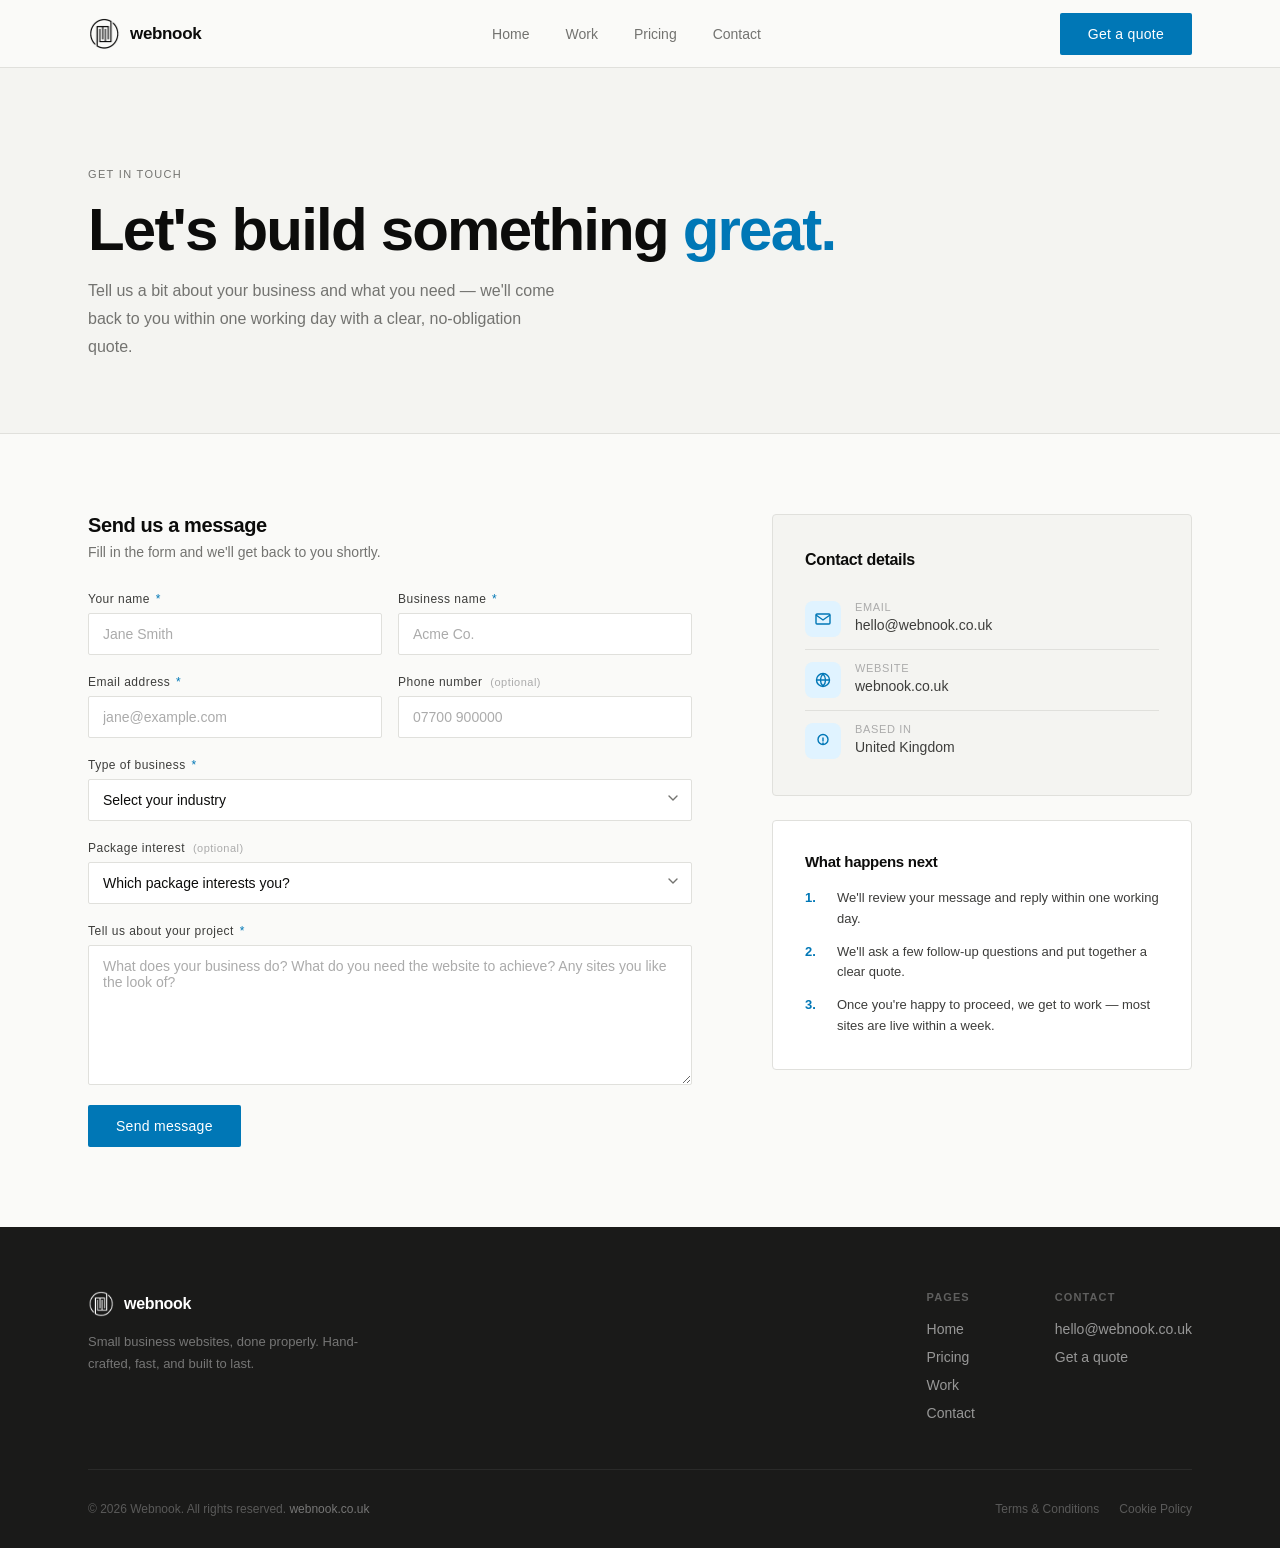
==== contact/index.html @ 2db5887f "hidden url's" ====
<!DOCTYPE html>
<html lang="en">
<head>
  <meta charset="UTF-8"/>
  <meta http-equiv="Content-Security-Policy" content="default-src 'self'; script-src 'self'; style-src 'self' 'unsafe-inline' https://fonts.googleapis.com; font-src https://fonts.gstatic.com; img-src 'self'; connect-src https://formspree.io; form-action https://formspree.io 'self'; base-uri 'self'; frame-ancestors 'none';"/>
  <meta name="referrer" content="strict-origin-when-cross-origin"/>
  <meta name="viewport" content="width=device-width, initial-scale=1.0"/>

  <!-- Primary meta -->
  <title>Get a Free Website Quote | Contact Webnook — UK Web Design</title>
  <meta name="description" content="Contact Webnook for a free, no-obligation website design quote. UK small business web design from £349 one-off — reply within one working day."/>
  <meta name="robots" content="index, follow"/>
  <link rel="canonical" href="https://webnook.co.uk/contact/"/>
  <!-- Replace XXXXXXXXXXXX with your code from Google Search Console -->
  <!-- <meta name="google-site-verification" content="XXXXXXXXXXXX"/> -->

  <!-- Open Graph -->
  <meta property="og:type" content="website"/>
  <meta property="og:url" content="https://webnook.co.uk/contact/"/>
  <meta property="og:title" content="Get a Free Website Quote | Contact Webnook — UK Web Design"/>
  <meta property="og:description" content="Contact Webnook for a free, no-obligation website design quote. UK small business web design from £349 one-off — reply within one working day."/>
  <meta property="og:image" content="https://webnook.co.uk/images/og-image.png"/>
  <meta property="og:locale" content="en_GB"/>
  <meta property="og:site_name" content="Webnook"/>

  <!-- Twitter Card -->
  <meta name="twitter:card" content="summary_large_image"/>
  <meta name="twitter:title" content="Get a Free Website Quote | Contact Webnook — UK Web Design"/>
  <meta name="twitter:description" content="Contact Webnook for a free, no-obligation website design quote. UK small business web design from £349 one-off — reply within one working day."/>
  <meta name="twitter:image" content="https://webnook.co.uk/images/og-image.png"/>

  <!-- Structured data: ContactPage -->
  <script type="application/ld+json">
  {
    "@context": "https://schema.org",
    "@type": "ContactPage",
    "@id": "https://webnook.co.uk/contact/",
    "url": "https://webnook.co.uk/contact/",
    "name": "Contact Webnook",
    "description": "Get a no-obligation quote for a hand-coded website for your UK small business.",
    "inLanguage": "en-GB",
    "isPartOf": {
      "@id": "https://webnook.co.uk/#website"
    },
    "about": {
      "@id": "https://webnook.co.uk/#business"
    }
  }
  </script>

  <!-- Favicons -->
  <link rel="icon" type="image/x-icon" href="/favicon.ico"/>
  <link rel="icon" type="image/png" sizes="32x32" href="/images/favicon-32.png"/>
  <link rel="icon" type="image/png" sizes="16x16" href="/images/favicon-16.png"/>
  <link rel="apple-touch-icon" sizes="180x180" href="/images/apple-touch-icon.png"/>
  <link rel="manifest" href="/site.webmanifest"/>
  <meta name="theme-color" content="#0077B6"/>

  <link rel="preconnect" href="https://fonts.googleapis.com"/>
  <link rel="preconnect" href="https://fonts.gstatic.com" crossorigin/>
  <link href="https://fonts.googleapis.com/css2?family=Inter:wght@300;400;500&family=Syne:wght@500;600;700;800&display=swap" rel="stylesheet"/>
  <link rel="stylesheet" href="../css/style.css"/>
</head>
<body>

  <a class="skip-link" href="#main-content">Skip to main content</a>

  <!-- ── NAVIGATION ── -->
  <header class="site-nav" role="banner">
    <div class="site-nav__inner">
      <a href="/" class="nav-brand" aria-label="Webnook home">
        <img src="../images/logo.png" width="32" height="32" alt="Webnook logo mark"/>
        webnook
      </a>

      <nav class="nav-links" aria-label="Main navigation">
        <a href="/">Home</a>
        <a href="/#work">Work</a>
        <a href="/pricing/">Pricing</a>
        <a href="/contact/">Contact</a>
      </nav>

      <a href="/contact/" class="btn btn-blue nav-cta">Get a quote</a>

      <button class="hamburger" id="hamburger" aria-label="Toggle menu" aria-expanded="false">
        <span></span><span></span><span></span>
      </button>
    </div>
  </header>

  <!-- ── OVERLAY MENU ── -->
  <div class="nav-overlay" id="navOverlay" role="navigation" aria-label="Mobile navigation">
    <div class="nav-overlay-inner">
      <ul class="overlay-links">
        <li><a href="/">Home</a></li>
        <li><a href="/#work">Work</a></li>
        <li><a href="/pricing/">Pricing</a></li>
        <li><a href="/contact/">Contact</a></li>
      </ul>
      <a href="/contact/" class="overlay-cta-link">Get a quote</a>
    </div>
  </div>

  <main id="main-content">

    <!-- ── PAGE HERO ── -->
    <div class="page-hero">
      <div class="page-hero__inner">
        <span class="eyebrow--mid eyebrow">Get in touch</span>
        <h1 class="page-hero__title">Let's build something <em>great.</em></h1>
        <p class="page-hero__sub">Tell us a bit about your business and what you need — we'll come back to you within one working day with a clear, no-obligation quote.</p>
      </div>
    </div>

    <!-- ── CONTACT LAYOUT ── -->
    <section aria-labelledby="contact-form-heading">
      <div class="contact-layout">

        <!-- Form column -->
        <div class="fade-in">
          <h2 id="contact-form-heading" style="font-family:'Syne',sans-serif; font-weight:700; font-size:20px; letter-spacing:-0.02em; color:var(--ink); margin-bottom:8px;">Send us a message</h2>
          <p style="font-size:14px; font-weight:300; color:var(--mid); margin-bottom:32px;">Fill in the form and we'll get back to you shortly.</p>

          <form class="contact-form" id="contactForm" action="https://formspree.io/f/xyknyjdy" method="POST" novalidate>

            <div class="form-row--two">
              <div class="form-group">
                <label for="name">Your name <span class="req">*</span></label>
                <input type="text" id="name" name="name" placeholder="Jane Smith" required autocomplete="name"/>
                <span class="form-error">Please enter your name.</span>
              </div>
              <div class="form-group">
                <label for="business">Business name <span class="req">*</span></label>
                <input type="text" id="business" name="business" placeholder="Acme Co." required autocomplete="organization"/>
                <span class="form-error">Please enter your business name.</span>
              </div>
            </div>

            <div class="form-row--two">
              <div class="form-group">
                <label for="email">Email address <span class="req">*</span></label>
                <input type="email" id="email" name="email" placeholder="jane@example.com" required autocomplete="email"/>
                <span class="form-error">Please enter a valid email address.</span>
              </div>
              <div class="form-group">
                <label for="phone">Phone number <span class="opt">(optional)</span></label>
                <input type="tel" id="phone" name="phone" placeholder="07700 900000" autocomplete="tel"/>
              </div>
            </div>

            <div class="form-group">
              <label for="type">Type of business <span class="req">*</span></label>
              <div class="select-wrap">
                <select id="type" name="type" required>
                  <option value="" disabled selected>Select your industry</option>
                  <option value="retail">Retail / e-commerce</option>
                  <option value="hospitality">Food &amp; hospitality</option>
                  <option value="trades">Trades / services</option>
                  <option value="health">Health &amp; wellness / beauty</option>
                  <option value="professional">Professional services</option>
                  <option value="creative">Creative / media</option>
                  <option value="other">Other</option>
                </select>
                <span class="select-arrow" aria-hidden="true">
                  <svg width="14" height="14" viewBox="0 0 14 14" fill="none">
                    <path d="M3 5l4 4 4-4" stroke="currentColor" stroke-width="1.4" stroke-linecap="round" stroke-linejoin="round"/>
                  </svg>
                </span>
              </div>
              <span class="form-error">Please select a business type.</span>
            </div>

            <div class="form-group">
              <label for="package">Package interest <span class="opt">(optional)</span></label>
              <div class="select-wrap">
                <select id="package" name="package">
                  <option value="" disabled selected>Which package interests you?</option>
                  <option value="starter">Starter — single-page site (£349)</option>
                  <option value="business">Business — multi-page site (£699)</option>
                  <option value="growth">Growth — larger / with extras (£1,199)</option>
                  <option value="unsure">Not sure yet</option>
                </select>
                <span class="select-arrow" aria-hidden="true">
                  <svg width="14" height="14" viewBox="0 0 14 14" fill="none">
                    <path d="M3 5l4 4 4-4" stroke="currentColor" stroke-width="1.4" stroke-linecap="round" stroke-linejoin="round"/>
                  </svg>
                </span>
              </div>
            </div>

            <div class="form-group">
              <label for="message">Tell us about your project <span class="req">*</span></label>
              <textarea id="message" name="message" placeholder="What does your business do? What do you need the website to achieve? Any sites you like the look of?" required></textarea>
              <span class="form-error">Please tell us about your project.</span>
            </div>

            <!-- Honeypot (anti-spam) -->
            <input type="text" name="_gotcha" style="display:none" tabindex="-1" autocomplete="off"/>

            <div>
              <button type="submit" class="btn btn-blue">Send message</button>
            </div>

          </form>

          <div class="form-success" id="formSuccess" role="alert" aria-live="polite">
            <svg width="18" height="18" viewBox="0 0 18 18" fill="none" aria-hidden="true">
              <circle cx="9" cy="9" r="8" stroke="currentColor" stroke-width="1.4"/>
              <path d="M5.5 9l2.5 2.5 4.5-4.5" stroke="currentColor" stroke-width="1.4" stroke-linecap="round" stroke-linejoin="round"/>
            </svg>
            Message sent — we'll be in touch within one working day.
          </div>
        </div>

        <!-- Sidebar -->
        <aside class="contact-sidebar fade-in delay-2" aria-label="Contact information">

          <div class="contact-info-block">
            <div class="contact-info-block__title">Contact details</div>

            <div class="contact-info-item">
              <div class="contact-info-item__icon" aria-hidden="true">
                <svg width="16" height="16" viewBox="0 0 16 16" fill="none">
                  <path d="M2 3h12a1 1 0 011 1v8a1 1 0 01-1 1H2a1 1 0 01-1-1V4a1 1 0 011-1z" stroke="currentColor" stroke-width="1.4"/>
                  <path d="M1 4l7 5 7-5" stroke="currentColor" stroke-width="1.4"/>
                </svg>
              </div>
              <div>
                <span class="contact-info-item__label">Email</span>
                <a href="mailto:hello@webnook.co.uk" class="contact-info-item__value">hello@webnook.co.uk</a>
              </div>
            </div>

            <div class="contact-info-item">
              <div class="contact-info-item__icon" aria-hidden="true">
                <svg width="16" height="16" viewBox="0 0 16 16" fill="none">
                  <circle cx="8" cy="8" r="6.5" stroke="currentColor" stroke-width="1.4"/>
                  <path d="M8 2a8.3 8.3 0 010 12M8 2a8.3 8.3 0 000 12M1.5 8h13" stroke="currentColor" stroke-width="1.4"/>
                </svg>
              </div>
              <div>
                <span class="contact-info-item__label">Website</span>
                <a href="https://webnook.co.uk/" class="contact-info-item__value">webnook.co.uk</a>
              </div>
            </div>

            <div class="contact-info-item">
              <div class="contact-info-item__icon" aria-hidden="true">
                <svg width="16" height="16" viewBox="0 0 16 16" fill="none">
                  <path d="M8 1.5a5 5 0 100 10A5 5 0 008 1.5zM8 8V5M8 10v.5" stroke="currentColor" stroke-width="1.4" stroke-linecap="round"/>
                </svg>
              </div>
              <div>
                <span class="contact-info-item__label">Based in</span>
                <span class="contact-info-item__value">United Kingdom</span>
              </div>
            </div>
          </div>

          <div class="contact-expect">
            <div class="contact-expect__title">What happens next</div>
            <div class="contact-expect__list">
              <div class="contact-expect__item">
                <span class="contact-expect__item-num">1.</span>
                We'll review your message and reply within one working day.
              </div>
              <div class="contact-expect__item">
                <span class="contact-expect__item-num">2.</span>
                We'll ask a few follow-up questions and put together a clear quote.
              </div>
              <div class="contact-expect__item">
                <span class="contact-expect__item-num">3.</span>
                Once you're happy to proceed, we get to work — most sites are live within a week.
              </div>
            </div>
          </div>

        </aside>
      </div>
    </section>

  </main>

  <!-- ── FOOTER ── -->
  <footer class="site-footer" role="contentinfo">
    <div class="site-footer__inner">
      <div class="site-footer__top">
        <div>
          <div class="footer-brand">
            <img src="../images/logo.png" width="26" height="26" alt="Webnook logo mark"/>
            webnook
          </div>
          <p class="footer-tagline">Small business websites, done properly. Hand-crafted, fast, and built to last.</p>
        </div>
        <div>
          <div class="footer-col-title">Pages</div>
          <nav class="footer-col-links" aria-label="Footer navigation">
            <a href="/">Home</a>
            <a href="/pricing/">Pricing</a>
            <a href="/#work">Work</a>
            <a href="/contact/">Contact</a>
          </nav>
        </div>
        <div>
          <div class="footer-col-title">Contact</div>
          <div class="footer-col-links">
            <a href="mailto:hello@webnook.co.uk">hello@webnook.co.uk</a>
            <a href="/contact/">Get a quote</a>
          </div>
        </div>
      </div>
      <div class="site-footer__bottom">
        <span class="footer-copy">&copy; 2026 Webnook. All rights reserved. <a href="https://webnook.co.uk/">webnook.co.uk</a></span>
        <div class="footer-legal-links">
          <a href="/terms/" class="footer-terms">Terms &amp; Conditions</a>
          <a href="/cookies/" class="footer-terms">Cookie Policy</a>
        </div>
      </div>
    </div>
  </footer>

  <script src="../js/main.js"></script>
</body>
</html>
---- css/style.css ----
/* ═══════════════════════════════════════════════════════
   WEBNOOK — Main Stylesheet
   ═══════════════════════════════════════════════════════ */

/* ── 1. VARIABLES & RESET ─────────────────────────────── */
:root {
  --ink:        #0C0C0B;
  --dark:       #1A1A19;
  --body-text:  #3D3D3B;
  --mid:        #737370;
  --light:      #ABABAB;
  --border:     #E0E0DC;
  --surface:    #F4F4F1;
  --bg:         #FAFAF8;
  --white:      #FFFFFF;
  --blue:       #0077B6;
  --blue-hover: #005F92;
  --blue-soft:  #E0F3FF;

  --nav-height: 68px;
  --max-width:  1200px;
  --radius:     2px;
}

*, *::before, *::after { box-sizing: border-box; margin: 0; padding: 0; }

html { scroll-behavior: smooth; overflow-x: hidden; }

/* ── SKIP LINK ─────────────────────────────────────────── */
.skip-link {
  position: absolute;
  top: -100%;
  left: 16px;
  padding: 10px 20px;
  background: var(--blue);
  color: #fff;
  font-family: 'Inter', sans-serif;
  font-size: 14px;
  font-weight: 500;
  border-radius: var(--radius);
  z-index: 9999;
  transition: top 0.15s ease;
  white-space: nowrap;
}
.skip-link:focus { top: 10px; outline: none; }

/* ── FOCUS STYLES ──────────────────────────────────────── */
:focus { outline: none; }
:focus-visible {
  outline: 2px solid var(--blue);
  outline-offset: 3px;
  border-radius: var(--radius);
}
.contact-form input:focus-visible,
.contact-form select:focus-visible,
.contact-form textarea:focus-visible {
  outline: none;
  border-color: var(--blue);
  box-shadow: 0 0 0 3px rgba(0,119,182,0.08);
}
.faq-item__q:focus-visible { outline-offset: 6px; }

body {
  font-family: 'Inter', sans-serif;
  font-weight: 400;
  font-size: 16px;
  background: var(--bg);
  color: var(--body-text);
  overflow-x: hidden;
}

img { display: block; width: 100%; height: 100%; object-fit: cover; }
.nav-brand img { width: 32px; height: 32px; object-fit: unset; }
.footer-brand img { width: 26px; height: 26px; object-fit: unset; filter: invert(1); }
a   { text-decoration: none; color: inherit; }
ul  { list-style: none; }

/* ── 2. TYPOGRAPHY ────────────────────────────────────── */
h1, h2, h3 {
  font-family: 'Syne', sans-serif;
  font-weight: 700;
  line-height: 1.1;
  letter-spacing: -0.02em;
  color: var(--ink);
}

.eyebrow {
  display: inline-block;
  font-size: 11px;
  font-weight: 500;
  letter-spacing: 0.12em;
  text-transform: uppercase;
  color: var(--blue);
  margin-bottom: 18px;
}

.eyebrow--light { color: rgba(255,255,255,0.55); }
.eyebrow--mid   { color: var(--mid); }

.section-heading {
  font-family: 'Syne', sans-serif;
  font-weight: 700;
  font-size: clamp(28px, 3.5vw, 44px);
  letter-spacing: -0.025em;
  line-height: 1.15;
  color: var(--ink);
  margin-bottom: 18px;
}
.section-heading em { font-style: normal; color: var(--blue); }
.section-heading--light { color: var(--white); }
.section-heading--light em { color: #7AAFFF; }

.section-sub {
  font-size: 16px;
  font-weight: 300;
  line-height: 1.8;
  color: var(--mid);
  max-width: 540px;
}
.section-sub--light { color: rgba(255,255,255,0.62); }
.section-sub--center { margin-left: auto; margin-right: auto; }

/* ── 3. LAYOUT ────────────────────────────────────────── */
.container {
  max-width: var(--max-width);
  margin: 0 auto;
  padding: 0 48px;
}

.section {
  padding: 96px 0;
}
.section--sm { padding: 64px 0; }
.section--lg { padding: 128px 0; }

.section--dark    { background: var(--ink); }
.section--surface { background: var(--surface); }
.section--white   { background: var(--white); }

.text-center { text-align: center; }

/* ── ABOUT / STATS GRIDS (index.html "What we do") ──── */
.about-grid {
  display: grid;
  grid-template-columns: 1fr 1fr;
  gap: 80px;
  align-items: center;
}
.stats-grid {
  display: grid;
  grid-template-columns: 1fr 1fr;
  gap: 3px;
}

/* ── 4. FADE-IN ANIMATION ─────────────────────────────── */
.fade-in {
  opacity: 0;
  transform: translateY(20px);
  transition: opacity 0.6s ease, transform 0.6s ease;
}
.fade-in.visible { opacity: 1; transform: none; }
.fade-in.delay-1 { transition-delay: 0.1s; }
.fade-in.delay-2 { transition-delay: 0.2s; }
.fade-in.delay-3 { transition-delay: 0.3s; }
.fade-in.delay-4 { transition-delay: 0.4s; }

/* ── 5. BUTTONS ───────────────────────────────────────── */
.btn {
  display: inline-flex;
  align-items: center;
  gap: 8px;
  font-family: 'Inter', sans-serif;
  font-weight: 500;
  font-size: 14px;
  letter-spacing: 0.02em;
  padding: 13px 28px;
  border-radius: var(--radius);
  transition: all 0.2s ease;
  cursor: pointer;
  border: none;
  white-space: nowrap;
}

.btn-blue {
  background: var(--blue);
  color: var(--white);
}
.btn-blue:hover { background: var(--blue-hover); }

.btn-outline {
  background: transparent;
  color: var(--white);
  border: 1px solid rgba(255,255,255,0.3);
}
.btn-outline:hover {
  background: rgba(255,255,255,0.08);
  border-color: rgba(255,255,255,0.6);
}

.btn-outline-dark {
  background: transparent;
  color: var(--ink);
  border: 1px solid var(--border);
}
.btn-outline-dark:hover { border-color: var(--ink); }

.btn-ghost {
  background: transparent;
  color: var(--blue);
  padding: 0;
  font-weight: 500;
  font-size: 14px;
  border-radius: 0;
}
.btn-ghost:hover { color: var(--blue-hover); }
.btn-ghost svg { transition: transform 0.2s; }
.btn-ghost:hover svg { transform: translateX(4px); }

/* ── 6. NAVIGATION ────────────────────────────────────── */
.site-nav {
  position: fixed;
  top: 0; left: 0; right: 0;
  z-index: 500;
  height: var(--nav-height);
  background: rgba(250,250,248,0.96);
  backdrop-filter: blur(16px);
  -webkit-backdrop-filter: blur(16px);
  border-bottom: 1px solid var(--border);
  transition: box-shadow 0.3s;
}
.site-nav.scrolled { box-shadow: 0 2px 20px rgba(12,12,11,0.07); }

.site-nav__inner {
  max-width: var(--max-width);
  margin: 0 auto;
  padding: 0 48px;
  height: 100%;
  display: flex;
  align-items: center;
  justify-content: space-between;
}

.nav-brand {
  display: flex;
  align-items: center;
  gap: 10px;
  color: var(--ink);
  font-family: 'Syne', sans-serif;
  font-weight: 700;
  font-size: 17px;
  letter-spacing: -0.02em;
  transition: opacity 0.2s;
}
.nav-brand:hover { opacity: 0.75; }
.nav-brand svg { flex-shrink: 0; }

.nav-links {
  display: flex;
  align-items: center;
  gap: 36px;
}
.nav-links a {
  font-size: 14px;
  font-weight: 400;
  color: var(--mid);
  transition: color 0.2s;
}
.nav-links a:hover,
.nav-links a.active { color: var(--ink); }

.nav-cta { margin-left: 8px; }

.hamburger {
  display: none;
  background: none;
  border: none;
  cursor: pointer;
  padding: 8px;
  flex-direction: column;
  gap: 5px;
  z-index: 501;
}
.hamburger span {
  display: block;
  width: 24px;
  height: 1.5px;
  background: var(--ink);
  transition: all 0.3s ease;
  transform-origin: center;
}
.hamburger.open span:nth-child(1) { transform: translateY(6.5px) rotate(45deg); }
.hamburger.open span:nth-child(2) { opacity: 0; transform: scaleX(0); }
.hamburger.open span:nth-child(3) { transform: translateY(-6.5px) rotate(-45deg); }

/* ── Overlay Menu ── */
.nav-overlay {
  position: fixed;
  inset: 0;
  z-index: 499;
  background: var(--ink);
  display: flex;
  align-items: center;
  justify-content: center;
  opacity: 0;
  pointer-events: none;
  transition: opacity 0.35s ease;
}
.nav-overlay.open { opacity: 1; pointer-events: all; }

.nav-overlay-inner {
  display: flex;
  flex-direction: column;
  align-items: center;
  text-align: center;
  gap: 0;
}

.overlay-links {
  display: flex;
  flex-direction: column;
  align-items: center;
  gap: 8px;
  margin-bottom: 48px;
}
.overlay-links a {
  font-family: 'Syne', sans-serif;
  font-size: clamp(36px, 6vw, 60px);
  font-weight: 700;
  letter-spacing: -0.03em;
  color: rgba(255,255,255,0.7);
  transition: color 0.2s;
}
.overlay-links a:hover,
.overlay-links a.active { color: var(--white); }

.overlay-cta-link {
  font-size: 13px;
  font-weight: 500;
  letter-spacing: 0.1em;
  text-transform: uppercase;
  color: var(--blue);
  border: 1px solid rgba(0,119,182,0.45);
  padding: 14px 40px;
  border-radius: var(--radius);
  transition: all 0.25s;
}
.overlay-cta-link:hover { background: var(--blue); color: var(--white); border-color: var(--blue); }

/* ── 7. HERO ──────────────────────────────────────────── */
.hero {
  background: var(--ink);
  min-height: 100vh;
  display: flex;
  align-items: center;
  position: relative;
  overflow: hidden;
  padding-top: var(--nav-height);
}

.hero__grid {
  position: absolute;
  inset: 0;
  background-image:
    linear-gradient(rgba(255,255,255,0.03) 1px, transparent 1px),
    linear-gradient(90deg, rgba(255,255,255,0.03) 1px, transparent 1px);
  background-size: 72px 72px;
  pointer-events: none;
}

.hero__glow {
  position: absolute;
  top: 10%;
  left: 50%;
  transform: translateX(-50%);
  width: 800px;
  height: 500px;
  background: radial-gradient(ellipse, rgba(0,119,182,0.15) 0%, transparent 70%);
  pointer-events: none;
}

.hero__content {
  position: relative;
  z-index: 2;
  max-width: 840px;
  padding: 80px 0;
}

.hero__tag {
  display: inline-flex;
  align-items: center;
  gap: 8px;
  font-size: 12px;
  font-weight: 500;
  letter-spacing: 0.1em;
  text-transform: uppercase;
  color: rgba(255,255,255,0.5);
  border: 1px solid rgba(255,255,255,0.1);
  padding: 7px 16px;
  border-radius: 100px;
  margin-bottom: 36px;
}
.hero__tag span {
  width: 6px;
  height: 6px;
  background: var(--blue);
  border-radius: 50%;
  flex-shrink: 0;
}

.hero__title {
  font-family: 'Syne', sans-serif;
  font-weight: 800;
  font-size: clamp(44px, 6.5vw, 80px);
  letter-spacing: -0.03em;
  line-height: 1.05;
  color: var(--white);
  margin-bottom: 28px;
}
.hero__title em {
  font-style: normal;
  color: var(--blue);
}

.hero__sub {
  font-size: 17px;
  font-weight: 300;
  line-height: 1.75;
  color: rgba(255,255,255,0.55);
  max-width: 520px;
  margin-bottom: 44px;
}

.hero__actions {
  display: flex;
  align-items: center;
  gap: 16px;
  flex-wrap: wrap;
}

.hero__badges {
  display: flex;
  align-items: center;
  gap: 10px;
  flex-wrap: wrap;
  margin-top: 20px;
}
.hero__badge {
  display: inline-flex;
  align-items: center;
  gap: 5px;
  font-size: 12px;
  font-weight: 500;
  letter-spacing: 0.01em;
  color: rgba(255,255,255,0.55);
  background: rgba(255,255,255,0.06);
  border: 1px solid rgba(255,255,255,0.1);
  border-radius: 100px;
  padding: 5px 12px 5px 8px;
}
.hero__badge svg { color: rgba(255,255,255,0.45); flex-shrink: 0; }
.hero__badge--highlight {
  color: #fff;
  background: rgba(0,119,182,0.25);
  border-color: rgba(0,119,182,0.5);
}
.hero__badge--highlight svg { color: var(--blue); }

.hero__scroll {
  position: absolute;
  bottom: 36px;
  left: 50%;
  transform: translateX(-50%);
  z-index: 2;
  display: flex;
  flex-direction: column;
  align-items: center;
  gap: 8px;
  color: rgba(255,255,255,0.3);
  font-size: 10px;
  font-weight: 500;
  letter-spacing: 0.1em;
  text-transform: uppercase;
}
.hero__scroll-line {
  width: 1px;
  height: 32px;
  background: linear-gradient(to bottom, rgba(255,255,255,0.3), transparent);
  animation: scrollPulse 2s ease-in-out infinite;
}
@keyframes scrollPulse { 0%,100%{opacity:0.3} 50%{opacity:0.8} }

/* ── 8. TRUST STRIP ───────────────────────────────────── */
.trust-strip {
  background: var(--white);
  border-bottom: 1px solid var(--border);
  padding: 32px 0;
}
.trust-strip__inner {
  max-width: var(--max-width);
  margin: 0 auto;
  padding: 0 48px;
  display: flex;
  align-items: center;
  justify-content: center;
  gap: 0;
  flex-wrap: wrap;
}
.trust-item {
  display: flex;
  align-items: center;
  gap: 10px;
  font-size: 13px;
  font-weight: 500;
  color: var(--body-text);
  padding: 10px 40px;
  border-right: 1px solid var(--border);
}
.trust-item:last-child { border-right: none; }
.trust-item svg { color: var(--blue); flex-shrink: 0; }

/* ── 9. SERVICES ──────────────────────────────────────── */
.services-grid {
  display: grid;
  grid-template-columns: repeat(3, 1fr);
  gap: 2px;
  background: var(--border);
  border: 1px solid var(--border);
  border-radius: 4px;
  overflow: hidden;
  margin-top: 56px;
}

.service-card {
  background: var(--white);
  padding: 44px 36px;
  position: relative;
  transition: background 0.25s;
}
.service-card:hover { background: var(--bg); }

.service-card--featured {
  background: var(--ink);
}
.service-card--featured:hover { background: var(--dark); }

.service-card__badge {
  display: inline-block;
  font-size: 10px;
  font-weight: 600;
  letter-spacing: 0.1em;
  text-transform: uppercase;
  background: var(--blue);
  color: var(--white);
  padding: 4px 10px;
  border-radius: 100px;
  margin-bottom: 20px;
}

.service-card__name {
  font-family: 'Syne', sans-serif;
  font-weight: 700;
  font-size: 22px;
  letter-spacing: -0.02em;
  color: var(--ink);
  margin-bottom: 8px;
}
.service-card--featured .service-card__name { color: var(--white); }

.service-card__desc {
  font-size: 14px;
  font-weight: 300;
  line-height: 1.7;
  color: var(--mid);
  margin-bottom: 28px;
}
.service-card--featured .service-card__desc { color: rgba(255,255,255,0.55); }

.service-card__divider {
  height: 1px;
  background: var(--border);
  margin-bottom: 28px;
}
.service-card--featured .service-card__divider { background: rgba(255,255,255,0.1); }

.service-card__features {
  display: flex;
  flex-direction: column;
  gap: 12px;
  margin-bottom: 36px;
}
.service-card__feature {
  display: flex;
  align-items: flex-start;
  gap: 10px;
  font-size: 13px;
  font-weight: 400;
  color: var(--body-text);
  line-height: 1.5;
}
.service-card--featured .service-card__feature { color: rgba(255,255,255,0.75); }
.service-card__feature--bold { font-weight: 500; color: var(--ink); }
.service-card--featured .service-card__feature--bold { color: #fff; }
.service-card__feature-dot {
  width: 5px;
  height: 5px;
  background: var(--blue);
  border-radius: 50%;
  flex-shrink: 0;
  margin-top: 5px;
}

.service-card__cta {
  font-size: 13px;
  font-weight: 500;
  color: var(--blue);
  display: inline-flex;
  align-items: center;
  gap: 6px;
  transition: gap 0.2s;
}
.service-card__cta:hover { gap: 10px; }
.service-card--featured .service-card__cta { color: rgba(255,255,255,0.7); }
.service-card--featured .service-card__cta:hover { color: var(--white); }

/* ── 10. PORTFOLIO ────────────────────────────────────── */
.work-grid {
  display: grid;
  grid-template-columns: repeat(3, 1fr);
  gap: 24px;
  margin-top: 56px;
}

.work-card {
  border: 1px solid var(--border);
  border-radius: 4px;
  overflow: hidden;
  transition: border-color 0.25s, box-shadow 0.25s;
  background: var(--white);
}
.work-card:hover {
  border-color: var(--ink);
  box-shadow: 0 8px 32px rgba(12,12,11,0.1);
}

.work-card__thumb {
  height: 200px;
  position: relative;
  overflow: hidden;
}
.work-card__thumb { background: var(--surface); }

.work-card__placeholder {
  position: absolute;
  inset: 0;
  display: flex;
  align-items: center;
  justify-content: center;
  font-family: 'Syne', sans-serif;
  font-size: 11px;
  font-weight: 600;
  letter-spacing: 0.12em;
  text-transform: uppercase;
  color: rgba(255,255,255,0.4);
}

.work-card__body {
  padding: 24px;
}

.work-card__category {
  font-size: 11px;
  font-weight: 500;
  letter-spacing: 0.1em;
  text-transform: uppercase;
  color: var(--blue);
  margin-bottom: 6px;
}

.work-card__title {
  font-family: 'Syne', sans-serif;
  font-weight: 700;
  font-size: 17px;
  letter-spacing: -0.02em;
  color: var(--ink);
  margin-bottom: 8px;
}

.work-card__desc {
  font-size: 13px;
  font-weight: 300;
  line-height: 1.7;
  color: var(--mid);
  margin-bottom: 20px;
}

.work-card__link {
  display: inline-flex;
  align-items: center;
  gap: 6px;
  font-size: 13px;
  font-weight: 500;
  color: var(--body-text);
  transition: color 0.2s, gap 0.2s;
}
.work-card__link:hover { color: var(--blue); gap: 10px; }

/* ── 11. PROCESS ──────────────────────────────────────── */
.process-grid {
  display: grid;
  grid-template-columns: repeat(4, 1fr);
  gap: 2px;
  background: var(--border);
  border: 1px solid var(--border);
  border-radius: 4px;
  overflow: hidden;
  margin-top: 56px;
}

.process-step {
  background: var(--white);
  padding: 40px 32px;
  position: relative;
}

.process-step__num {
  font-family: 'Syne', sans-serif;
  font-weight: 800;
  font-size: 40px;
  letter-spacing: -0.04em;
  color: var(--blue-soft);
  line-height: 1;
  margin-bottom: 20px;
}

.process-step__title {
  font-family: 'Syne', sans-serif;
  font-weight: 700;
  font-size: 17px;
  letter-spacing: -0.02em;
  color: var(--ink);
  margin-bottom: 10px;
}

.process-step__body {
  font-size: 13px;
  font-weight: 300;
  line-height: 1.75;
  color: var(--mid);
}

/* ── 12. WHY WEBNOOK ──────────────────────────────────── */
.why-grid {
  display: grid;
  grid-template-columns: repeat(3, 1fr);
  gap: 36px;
  margin-top: 56px;
}

.why-card {
  padding: 36px 32px;
  border: 1px solid var(--border);
  border-radius: 4px;
  background: var(--white);
  transition: border-color 0.25s;
}
.why-card:hover { border-color: var(--blue); }

.why-card__icon {
  width: 44px;
  height: 44px;
  background: var(--blue-soft);
  border-radius: 8px;
  display: flex;
  align-items: center;
  justify-content: center;
  margin-bottom: 20px;
  color: var(--blue);
}

.why-card__title {
  font-family: 'Syne', sans-serif;
  font-weight: 700;
  font-size: 17px;
  letter-spacing: -0.02em;
  color: var(--ink);
  margin-bottom: 10px;
}

.why-card__body {
  font-size: 14px;
  font-weight: 300;
  line-height: 1.75;
  color: var(--mid);
}

/* ── 13. PRICING PAGE ─────────────────────────────────── */
.pricing-grid {
  display: grid;
  grid-template-columns: repeat(3, 1fr);
  gap: 2px;
  background: var(--border);
  border: 1px solid var(--border);
  border-radius: 4px;
  overflow: hidden;
  margin-top: 56px;
  align-items: stretch;
}

.pricing-card {
  background: var(--white);
  display: flex;
  flex-direction: column;
  position: relative;
}
.pricing-card--featured { background: var(--ink); }

.pricing-card__badge {
  position: absolute;
  top: 20px;
  right: 20px;
  font-size: 10px;
  font-weight: 600;
  letter-spacing: 0.08em;
  text-transform: uppercase;
  background: var(--blue);
  color: var(--white);
  padding: 4px 10px;
  border-radius: 100px;
}

.pricing-card__head {
  padding: 36px 32px 28px;
  border-bottom: 1px solid var(--border);
}
.pricing-card--featured .pricing-card__head { border-bottom-color: rgba(255,255,255,0.1); }

.pricing-card__name {
  font-family: 'Syne', sans-serif;
  font-weight: 700;
  font-size: 20px;
  letter-spacing: -0.02em;
  color: var(--ink);
  margin-bottom: 8px;
}
.pricing-card--featured .pricing-card__name { color: var(--white); }

.pricing-card__desc {
  font-size: 13px;
  font-weight: 300;
  line-height: 1.7;
  color: var(--mid);
  margin-bottom: 24px;
  min-height: 44px;
}
.pricing-card--featured .pricing-card__desc { color: rgba(255,255,255,0.5); }

.pricing-card__price {
  display: flex;
  align-items: baseline;
  gap: 10px;
  margin-bottom: 24px;
}

.pricing-card__amount {
  font-family: 'Syne', sans-serif;
  font-weight: 800;
  font-size: 40px;
  letter-spacing: -0.04em;
  color: var(--ink);
  line-height: 1;
}
.pricing-card--featured .pricing-card__amount { color: var(--white); }

.pricing-card__period {
  font-size: 13px;
  font-weight: 400;
  color: var(--light);
}
.pricing-card--featured .pricing-card__period { color: rgba(255,255,255,0.4); }

.pricing-card__btn { width: 100%; justify-content: center; }

.pricing-card__body {
  padding: 28px 32px 36px;
  flex: 1;
}

.pricing-card__section-label {
  font-size: 10px;
  font-weight: 600;
  letter-spacing: 0.1em;
  text-transform: uppercase;
  color: var(--light);
  margin-bottom: 16px;
}
.pricing-card--featured .pricing-card__section-label { color: rgba(255,255,255,0.3); }

.pricing-card__features {
  display: flex;
  flex-direction: column;
  gap: 11px;
}

.pricing-card__feature {
  display: flex;
  align-items: center;
  gap: 10px;
  font-size: 13px;
  font-weight: 400;
  color: var(--body-text);
  line-height: 1.4;
}
.pricing-card--featured .pricing-card__feature { color: rgba(255,255,255,0.75); }

.pricing-check { flex-shrink: 0; }

/* Care Plan */
.care-plan {
  display: grid;
  grid-template-columns: 1fr 1fr;
  gap: 80px;
  align-items: start;
  background: var(--white);
  border: 1px solid var(--border);
  border-radius: 4px;
  padding: 56px;
}

.care-plan__price {
  display: flex;
  align-items: center;
  gap: 16px;
  margin-top: 32px;
}

.care-plan__amount {
  font-family: 'Syne', sans-serif;
  font-weight: 800;
  font-size: 56px;
  letter-spacing: -0.04em;
  color: var(--blue);
  line-height: 1;
}

.care-plan__per {
  display: block;
  font-size: 15px;
  font-weight: 500;
  color: var(--ink);
}

.care-plan__cancel {
  display: block;
  font-size: 12px;
  font-weight: 300;
  color: var(--light);
  margin-top: 2px;
}

.care-plan__features-title {
  font-size: 11px;
  font-weight: 600;
  letter-spacing: 0.1em;
  text-transform: uppercase;
  color: var(--mid);
  margin-bottom: 24px;
}

.care-plan__features {
  display: flex;
  flex-direction: column;
  gap: 0;
}

.care-plan__feature {
  display: flex;
  align-items: flex-start;
  gap: 16px;
  padding: 18px 0;
  border-bottom: 1px solid var(--border);
}
.care-plan__feature:last-child { border-bottom: none; }

.care-plan__feature-icon {
  width: 34px;
  height: 34px;
  background: var(--blue-soft);
  border-radius: 8px;
  display: flex;
  align-items: center;
  justify-content: center;
  color: var(--blue);
  flex-shrink: 0;
  margin-top: 1px;
}

.care-plan__feature-name {
  font-size: 14px;
  font-weight: 500;
  color: var(--ink);
  margin-bottom: 3px;
}

.care-plan__feature-desc {
  font-size: 13px;
  font-weight: 300;
  line-height: 1.6;
  color: var(--mid);
}

/* Pricing FAQ */
.pricing-faq {
  max-width: 760px;
  margin: 48px auto 0;
}

.faq-item {
  border-bottom: 1px solid var(--border);
}

.faq-item__q {
  display: flex;
  justify-content: space-between;
  align-items: center;
  padding: 22px 0;
  cursor: pointer;
  font-size: 15px;
  font-weight: 500;
  color: var(--ink);
  gap: 16px;
  user-select: none;
  transition: color 0.2s;
}
.faq-item__q:hover { color: var(--blue); }

.faq-icon {
  width: 26px;
  height: 26px;
  border: 1px solid var(--border);
  border-radius: 50%;
  display: flex;
  align-items: center;
  justify-content: center;
  flex-shrink: 0;
  font-size: 18px;
  font-weight: 300;
  color: var(--mid);
  transition: transform 0.3s ease, border-color 0.2s, color 0.2s;
  line-height: 1;
}
.faq-item.open .faq-icon {
  transform: rotate(45deg);
  border-color: var(--blue);
  color: var(--blue);
}

.faq-item__a {
  font-size: 14px;
  line-height: 1.85;
  color: var(--mid);
  font-weight: 300;
  max-height: 0;
  overflow: hidden;
  transition: max-height 0.35s ease, padding 0.35s ease;
  padding-bottom: 0;
}
.faq-item.open .faq-item__a {
  max-height: 300px;
  padding-bottom: 22px;
}

@media (max-width: 1024px) {
  .care-plan { grid-template-columns: 1fr; gap: 48px; padding: 40px; }
}

@media (max-width: 768px) {
  .pricing-grid { grid-template-columns: 1fr; }
}

/* ── 14. COMPARISON TABLE ─────────────────────────────── */
.comparison-table {
  margin-top: 56px;
  border: 1px solid var(--border);
  border-radius: 4px;
  overflow: hidden;
}

.comparison-header {
  display: grid;
  grid-template-columns: 1fr repeat(5, 150px);
  background: var(--ink);
}

.comparison-header__label {
  padding: 24px 28px;
}

.comparison-header__col {
  padding: 24px 20px;
  text-align: center;
  font-size: 13px;
  font-weight: 500;
  color: rgba(255,255,255,0.5);
  border-left: 1px solid rgba(255,255,255,0.07);
}

.comparison-header__col--featured {
  background: var(--blue);
  color: var(--white);
  font-weight: 600;
  display: flex;
  align-items: center;
  justify-content: center;
  gap: 8px;
}

.comparison-logo { filter: invert(1); width: 22px; height: 22px; object-fit: unset; }

.comparison-row {
  display: grid;
  grid-template-columns: 1fr repeat(5, 150px);
  border-top: 1px solid var(--border);
  background: var(--white);
  transition: background 0.2s;
}
.comparison-row:hover { background: var(--bg); }
.comparison-row--last { }

.comparison-row__label {
  padding: 20px 28px;
  display: flex;
  flex-direction: column;
  gap: 4px;
  justify-content: center;
}

.comparison-row__name {
  font-size: 14px;
  font-weight: 500;
  color: var(--ink);
}

.comparison-row__desc {
  font-size: 12px;
  font-weight: 300;
  color: var(--light);
  line-height: 1.5;
}

.comparison-row__col {
  padding: 20px;
  text-align: center;
  display: flex;
  align-items: center;
  justify-content: center;
  border-left: 1px solid var(--border);
  font-size: 13px;
}

.comparison-row__col--featured {
  background: rgba(0,119,182,0.04);
  border-left: 1px solid rgba(0,119,182,0.15);
}

.comp-tick {
  width: 26px;
  height: 26px;
  background: #E8F5E9;
  color: #2E7D32;
  border-radius: 50%;
  display: flex;
  align-items: center;
  justify-content: center;
  font-size: 13px;
  font-weight: 600;
  margin: 0 auto;
}

.comp-cross {
  width: 26px;
  height: 26px;
  background: #FFEBEE;
  color: #C62828;
  border-radius: 50%;
  display: flex;
  align-items: center;
  justify-content: center;
  font-size: 13px;
  font-weight: 600;
  margin: 0 auto;
}

.comp-win {
  font-weight: 600;
  color: var(--blue);
  font-size: 13px;
}
.comp-win small { font-weight: 300; color: var(--light); font-size: 11px; }

.comp-bad {
  font-weight: 400;
  color: #C62828;
  font-size: 13px;
}

.comp-mid {
  font-weight: 400;
  color: var(--mid);
  font-size: 13px;
}

@media (max-width: 768px) {
  .comparison-header,
  .comparison-row { grid-template-columns: 1fr repeat(5, 85px); }
  .comparison-row__label { padding: 16px 16px; }
  .comparison-header__col,
  .comparison-row__col { padding: 16px 8px; }
  .comparison-row__desc { display: none; }
}

@media (max-width: 560px) {
  .comparison-table { overflow-x: auto; -webkit-overflow-scrolling: touch; }
  .comparison-header,
  .comparison-row { min-width: 640px; grid-template-columns: 1fr repeat(5, 90px); }
  .comparison-row__name { font-size: 12px; }
}

/* ── 14. CTA SECTION ──────────────────────────────────── */
.cta-section {
  background: var(--ink);
  padding: 100px 0;
  text-align: center;
  position: relative;
  overflow: hidden;
}
.cta-section::before {
  content: '';
  position: absolute;
  inset: 0;
  background-image:
    linear-gradient(rgba(255,255,255,0.025) 1px, transparent 1px),
    linear-gradient(90deg, rgba(255,255,255,0.025) 1px, transparent 1px);
  background-size: 72px 72px;
  pointer-events: none;
}
.cta-section__inner {
  position: relative;
  z-index: 1;
  max-width: 640px;
  margin: 0 auto;
}
.cta-section__title {
  font-family: 'Syne', sans-serif;
  font-weight: 800;
  font-size: clamp(32px, 4vw, 52px);
  letter-spacing: -0.03em;
  color: var(--white);
  margin-bottom: 20px;
  line-height: 1.1;
}
.cta-section__title em { font-style: normal; color: var(--blue); }
.cta-section__sub {
  font-size: 16px;
  font-weight: 300;
  line-height: 1.75;
  color: rgba(255,255,255,0.5);
  margin-bottom: 40px;
}
.cta-section__actions { display: flex; align-items: center; justify-content: center; gap: 16px; flex-wrap: wrap; }

/* ── 14. FOOTER ───────────────────────────────────────── */
.site-footer {
  background: var(--dark);
  padding: 64px 0 32px;
}
.site-footer__inner {
  max-width: var(--max-width);
  margin: 0 auto;
  padding: 0 48px;
}
.site-footer__top {
  display: grid;
  grid-template-columns: 1fr auto auto;
  gap: 80px;
  align-items: start;
  padding-bottom: 48px;
  border-bottom: 1px solid rgba(255,255,255,0.07);
  margin-bottom: 32px;
}
.footer-brand {
  display: flex;
  align-items: center;
  gap: 10px;
  color: var(--white);
  font-family: 'Syne', sans-serif;
  font-weight: 700;
  font-size: 16px;
  letter-spacing: -0.02em;
  margin-bottom: 14px;
}
.footer-tagline {
  font-size: 13px;
  font-weight: 300;
  line-height: 1.7;
  color: rgba(255,255,255,0.4);
  max-width: 280px;
}
.footer-col-title {
  font-size: 11px;
  font-weight: 600;
  letter-spacing: 0.1em;
  text-transform: uppercase;
  color: rgba(255,255,255,0.3);
  margin-bottom: 18px;
}
.footer-col-links {
  display: flex;
  flex-direction: column;
  gap: 12px;
}
.footer-col-links a {
  font-size: 14px;
  font-weight: 300;
  color: rgba(255,255,255,0.55);
  transition: color 0.2s;
}
.footer-col-links a:hover { color: var(--white); }

.site-footer__bottom {
  display: flex;
  justify-content: space-between;
  align-items: center;
}
.footer-copy {
  font-size: 12px;
  color: rgba(255,255,255,0.28);
}
.footer-copy a { color: rgba(255,255,255,0.4); transition: color 0.2s; }
.footer-copy a:hover { color: rgba(255,255,255,0.7); }
.footer-legal-links {
  display: flex;
  align-items: center;
  gap: 20px;
}
.footer-terms {
  font-size: 12px;
  color: rgba(255,255,255,0.28);
  transition: color 0.2s;
}
.footer-terms:hover { color: rgba(255,255,255,0.6); }

/* ── TERMS & CONDITIONS / COOKIE POLICY ──────────────── */
.terms-content {
  max-width: 720px;
}
.terms-content h2 {
  font-family: 'Syne', sans-serif;
  font-weight: 700;
  font-size: 18px;
  letter-spacing: -0.02em;
  color: var(--ink);
  margin-top: 48px;
  margin-bottom: 14px;
  padding-top: 48px;
  border-top: 1px solid var(--border);
}
.terms-content h2:first-of-type {
  margin-top: 0;
  padding-top: 0;
  border-top: none;
}
.terms-content p {
  font-size: 15px;
  font-weight: 300;
  line-height: 1.8;
  color: var(--body-text);
  margin-bottom: 16px;
}
.terms-content ul {
  list-style: none;
  padding: 0;
  margin: 0 0 20px 0;
  display: flex;
  flex-direction: column;
  gap: 10px;
}
.terms-content ul li {
  font-size: 15px;
  font-weight: 300;
  line-height: 1.7;
  color: var(--body-text);
  padding-left: 20px;
  position: relative;
}
.terms-content ul li::before {
  content: '';
  position: absolute;
  left: 0;
  top: 10px;
  width: 5px;
  height: 5px;
  background: var(--blue);
  border-radius: 50%;
}
.terms-content a {
  color: var(--blue);
  transition: color 0.2s;
}
.terms-content a:hover { color: var(--blue-hover); }
.terms-meta {
  font-size: 13px;
  font-weight: 300;
  color: var(--mid);
  margin-bottom: 48px;
}
.terms-meta--bottom {
  margin-top: 48px;
  margin-bottom: 0;
  padding-top: 32px;
  border-top: 1px solid var(--border);
}

.cookie-table {
  border: 1px solid var(--border);
  border-radius: 4px;
  overflow: hidden;
  margin-bottom: 24px;
  font-size: 13px;
}
.cookie-table__head {
  display: grid;
  grid-template-columns: 140px 1fr 110px 1fr;
  background: var(--surface);
  border-bottom: 1px solid var(--border);
}
.cookie-table__head > div {
  padding: 12px 16px;
  font-weight: 500;
  font-size: 11px;
  letter-spacing: 0.07em;
  text-transform: uppercase;
  color: var(--mid);
}
.cookie-table__row {
  display: grid;
  grid-template-columns: 140px 1fr 110px 1fr;
  border-bottom: 1px solid var(--border);
}
.cookie-table__row:last-child { border-bottom: none; }
.cookie-table__row > div {
  padding: 14px 16px;
  font-size: 13px;
  font-weight: 300;
  color: var(--body-text);
  line-height: 1.6;
}
.cookie-tag {
  display: inline-block;
  font-size: 11px;
  font-weight: 500;
  letter-spacing: 0.05em;
  padding: 3px 8px;
  border-radius: 100px;
}
.cookie-tag--necessary {
  background: #e8f5e9;
  color: #2e7d32;
}

@media (max-width: 768px) {
  .cookie-table__head { display: none; }
  .cookie-table__row {
    display: block;
    padding: 16px;
  }
  .cookie-table__row > div { padding: 4px 0; }
  .cookie-table__row > div:first-child { margin-bottom: 4px; }
}

/* ── 15. PAGE HERO (INNER PAGES) ──────────────────────── */
.page-hero {
  background: var(--surface);
  padding: 96px 0 72px;
  margin-top: var(--nav-height);
  border-bottom: 1px solid var(--border);
}
.page-hero__inner { max-width: var(--max-width); margin: 0 auto; padding: 0 48px; }
.page-hero__title {
  font-family: 'Syne', sans-serif;
  font-weight: 800;
  font-size: clamp(36px, 5vw, 60px);
  letter-spacing: -0.03em;
  color: var(--ink);
  margin-bottom: 16px;
  line-height: 1.05;
}
.page-hero__title em { font-style: normal; color: var(--blue); }
.page-hero__sub {
  font-size: 16px;
  font-weight: 300;
  line-height: 1.75;
  color: var(--mid);
  max-width: 480px;
}

/* ── 16. CONTACT PAGE ─────────────────────────────────── */
.contact-layout {
  display: grid;
  grid-template-columns: 1fr 420px;
  gap: 80px;
  align-items: start;
  padding: 80px 48px;
  max-width: var(--max-width);
  margin: 0 auto;
}

.contact-form {
  display: flex;
  flex-direction: column;
  gap: 20px;
}

.form-row--two {
  display: grid;
  grid-template-columns: 1fr 1fr;
  gap: 16px;
}

.form-group {
  display: flex;
  flex-direction: column;
  gap: 7px;
}

.form-group label {
  font-size: 12px;
  font-weight: 500;
  letter-spacing: 0.04em;
  color: var(--body-text);
}
.form-group label .req { color: var(--blue); margin-left: 2px; }
.form-group label .opt {
  font-size: 11px;
  font-weight: 400;
  color: var(--light);
  margin-left: 4px;
}

.contact-form input,
.contact-form select,
.contact-form textarea {
  background: var(--white);
  border: 1px solid var(--border);
  padding: 12px 14px;
  font-family: 'Inter', sans-serif;
  font-size: 14px;
  font-weight: 400;
  color: var(--ink);
  outline: none;
  border-radius: var(--radius);
  transition: border-color 0.2s, box-shadow 0.2s;
  width: 100%;
  -webkit-appearance: none;
}
.contact-form input::placeholder,
.contact-form textarea::placeholder { color: var(--light); }
.contact-form input:focus,
.contact-form select:focus,
.contact-form textarea:focus {
  border-color: var(--blue);
  box-shadow: 0 0 0 3px rgba(0,119,182,0.08);
}
.contact-form textarea { resize: vertical; min-height: 140px; }
.contact-form select { appearance: none; cursor: pointer; }

.select-wrap { position: relative; }
.select-arrow {
  position: absolute;
  right: 12px;
  top: 50%;
  transform: translateY(-50%);
  pointer-events: none;
  color: var(--mid);
}

.form-error {
  font-size: 12px;
  color: #D44;
  display: none;
}
.form-group.has-error input,
.form-group.has-error select,
.form-group.has-error textarea { border-color: #D44; box-shadow: 0 0 0 3px rgba(221,68,68,0.08); }
.form-group.has-error .form-error { display: block; }

.form-success {
  display: none;
  align-items: center;
  gap: 12px;
  background: rgba(0,119,182,0.06);
  border: 1px solid rgba(0,119,182,0.2);
  padding: 18px 22px;
  border-radius: var(--radius);
  font-size: 14px;
  font-weight: 500;
  color: var(--blue);
  margin-top: 8px;
}
.form-success.visible { display: flex; }

/* contact sidebar */
.contact-sidebar {}

.contact-info-block {
  background: var(--surface);
  border: 1px solid var(--border);
  border-radius: 4px;
  padding: 36px 32px;
  margin-bottom: 24px;
}
.contact-info-block__title {
  font-family: 'Syne', sans-serif;
  font-weight: 700;
  font-size: 16px;
  letter-spacing: -0.02em;
  color: var(--ink);
  margin-bottom: 20px;
}
.contact-info-item {
  display: flex;
  align-items: flex-start;
  gap: 14px;
  padding: 12px 0;
  border-bottom: 1px solid var(--border);
}
.contact-info-item:last-child { border-bottom: none; padding-bottom: 0; }
.contact-info-item__icon {
  width: 36px;
  height: 36px;
  background: var(--blue-soft);
  border-radius: 8px;
  display: flex;
  align-items: center;
  justify-content: center;
  color: var(--blue);
  flex-shrink: 0;
}
.contact-info-item__label {
  font-size: 11px;
  font-weight: 500;
  letter-spacing: 0.06em;
  text-transform: uppercase;
  color: var(--light);
  display: block;
  margin-bottom: 3px;
}
.contact-info-item__value {
  font-size: 14px;
  font-weight: 400;
  color: var(--body-text);
}
a.contact-info-item__value { transition: color 0.2s; }
a.contact-info-item__value:hover { color: var(--blue); }

.contact-expect {
  border: 1px solid var(--border);
  border-radius: 4px;
  padding: 32px;
  background: var(--white);
}
.contact-expect__title {
  font-family: 'Syne', sans-serif;
  font-weight: 700;
  font-size: 15px;
  letter-spacing: -0.02em;
  color: var(--ink);
  margin-bottom: 18px;
}
.contact-expect__list {
  display: flex;
  flex-direction: column;
  gap: 12px;
}
.contact-expect__item {
  display: flex;
  align-items: flex-start;
  gap: 12px;
  font-size: 13px;
  font-weight: 300;
  line-height: 1.6;
  color: var(--body-text);
}
.contact-expect__item-num {
  font-family: 'Syne', sans-serif;
  font-weight: 700;
  font-size: 13px;
  color: var(--blue);
  flex-shrink: 0;
  min-width: 20px;
}

/* ── 17. RESPONSIVE ───────────────────────────────────── */
@media (max-width: 1024px) {
  .container { padding: 0 32px; }
  .site-nav__inner { padding: 0 32px; }
  .trust-strip__inner { padding: 0 32px; }
  .page-hero__inner { padding: 0 32px; }
  .site-footer__inner { padding: 0 32px; }
  .site-footer__top { grid-template-columns: 1fr; gap: 40px; }
  .work-grid { grid-template-columns: 1fr 1fr; }
  .contact-layout { grid-template-columns: 1fr; gap: 48px; padding: 64px 32px; }
  .about-grid { gap: 48px; }
}

@media (max-width: 768px) {
  .nav-links, .nav-cta { display: none; }
  .hamburger { display: flex; }

  .about-grid { grid-template-columns: 1fr; }
  .services-grid { grid-template-columns: 1fr; }
  .process-grid { grid-template-columns: 1fr 1fr; }
  .why-grid { grid-template-columns: 1fr; }
  .work-grid { grid-template-columns: 1fr; }

  .trust-strip__inner { gap: 0; }
  .trust-item { border-right: none; border-bottom: 1px solid var(--border); width: 100%; justify-content: center; }
  .trust-item:last-child { border-bottom: none; }

  .hero__content { padding: 60px 0; }
  .section { padding: 64px 0; }
  .section--sm { padding: 48px 0; }
  .section--lg { padding: 80px 0; }
}

@media (max-width: 560px) {
  :root { --nav-height: 60px; }
  .container { padding: 0 20px; }
  .site-nav__inner { padding: 0 20px; }
  .trust-strip__inner { padding: 0 20px; }
  .page-hero__inner { padding: 0 20px; }
  .site-footer__inner { padding: 0 20px; }

  .page-hero { padding: 64px 0 40px; }
  .hero__actions { flex-direction: column; align-items: flex-start; }
  .process-grid { grid-template-columns: 1fr; }
  .form-row--two { grid-template-columns: 1fr; }
  .contact-layout { padding: 48px 20px; }
  .section--lg { padding: 56px 0; }
  .section--sm { padding: 36px 0; }
  .care-plan { padding: 28px 20px; }
}
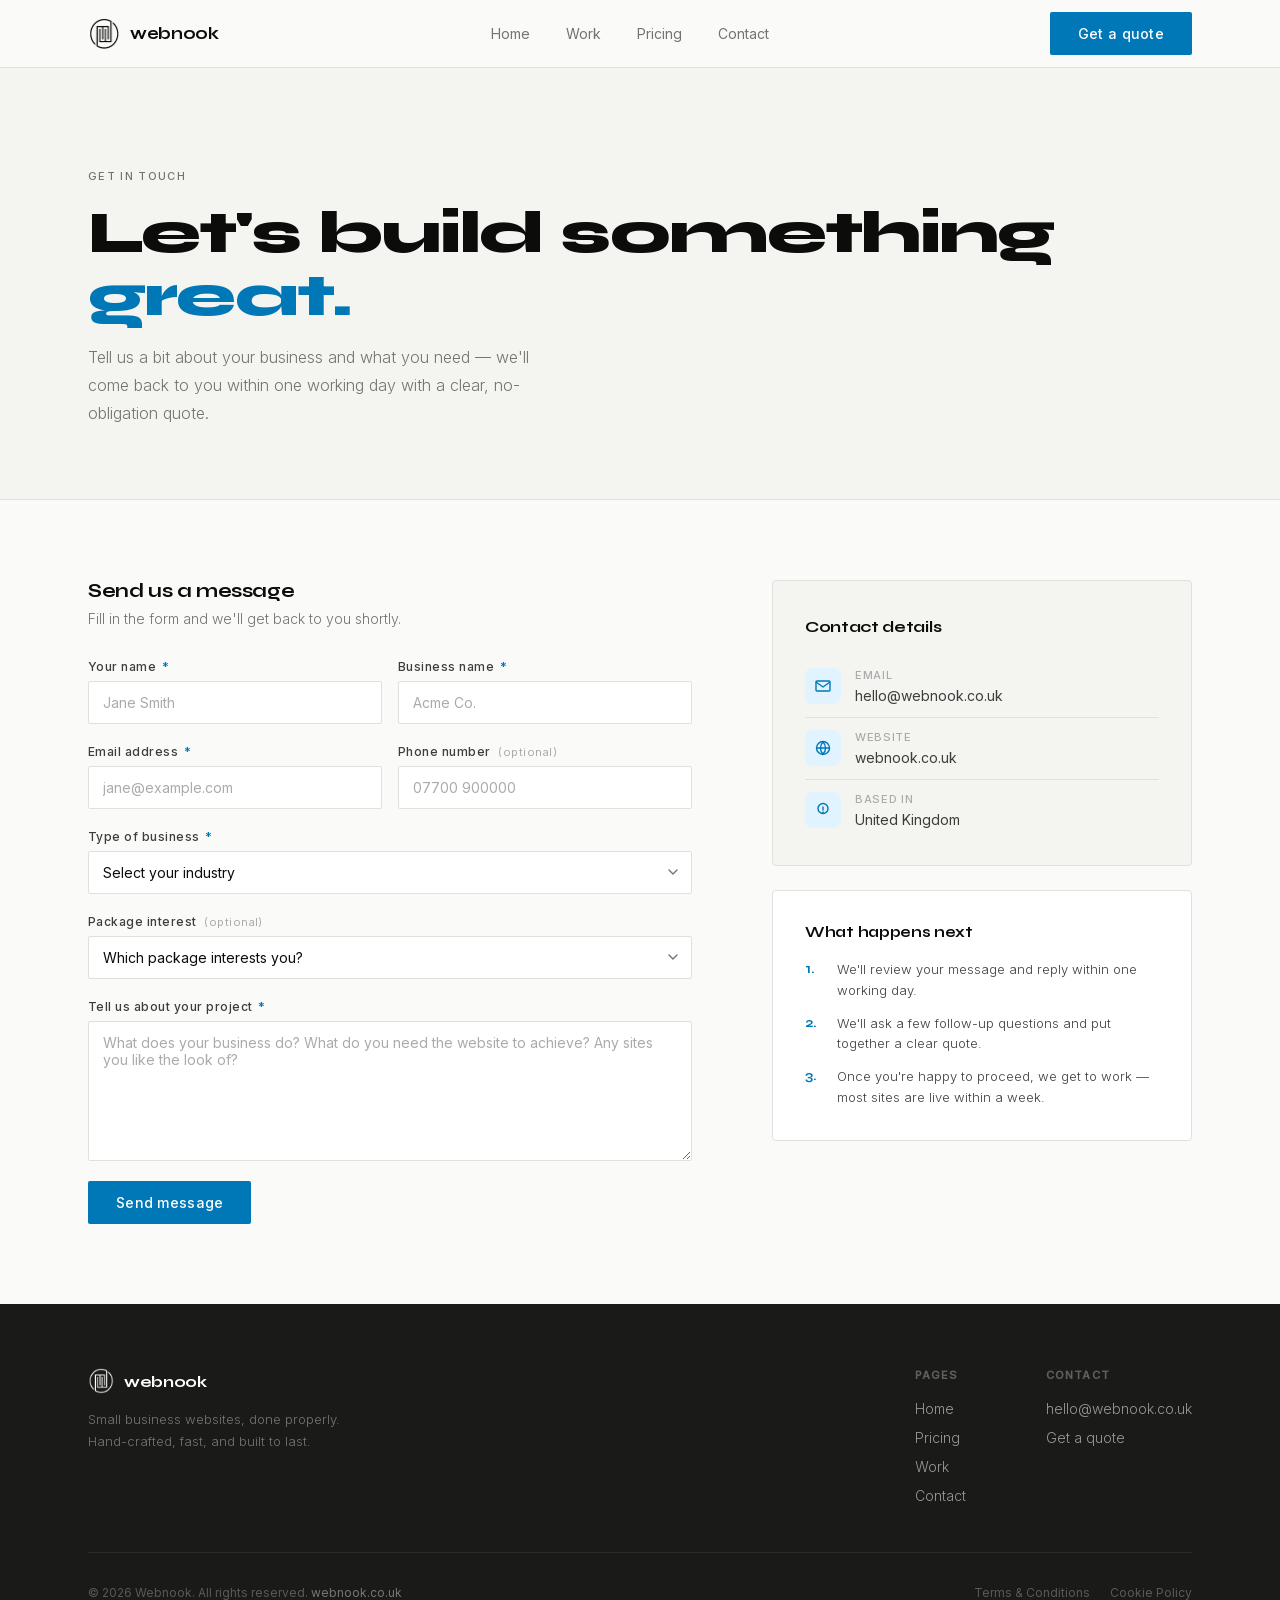
==== commit 4f718b5e: "perf: self-host Inter and Syne fonts to eliminate render-blocking Google Fonts Replaces Google Fonts" ====
--- a/contact/index.html
+++ b/contact/index.html
@@ -2,7 +2,7 @@
 <html lang="en">
 <head>
   <meta charset="UTF-8"/>
-  <meta http-equiv="Content-Security-Policy" content="default-src 'self'; script-src 'self'; style-src 'self' 'unsafe-inline' https://fonts.googleapis.com; font-src https://fonts.gstatic.com; img-src 'self'; connect-src https://formspree.io; form-action https://formspree.io 'self'; base-uri 'self'; frame-ancestors 'none';"/>
+  <meta http-equiv="Content-Security-Policy" content="default-src 'self'; script-src 'self'; style-src 'self' 'unsafe-inline'; font-src 'self'; img-src 'self'; connect-src https://formspree.io; form-action https://formspree.io 'self'; base-uri 'self'; frame-ancestors 'none';"/>
   <meta name="referrer" content="strict-origin-when-cross-origin"/>
   <meta name="viewport" content="width=device-width, initial-scale=1.0"/>
 
@@ -56,9 +56,9 @@
   <link rel="manifest" href="/site.webmanifest"/>
   <meta name="theme-color" content="#0077B6"/>
 
-  <link rel="preconnect" href="https://fonts.googleapis.com"/>
-  <link rel="preconnect" href="https://fonts.gstatic.com" crossorigin/>
-  <link href="https://fonts.googleapis.com/css2?family=Inter:wght@300;400;500&family=Syne:wght@500;600;700;800&display=swap" rel="stylesheet"/>
+  <link rel="preload" href="/fonts/inter-latin.woff2" as="font" type="font/woff2" crossorigin/>
+  <link rel="preload" href="/fonts/syne-latin.woff2" as="font" type="font/woff2" crossorigin/>
+  <link rel="stylesheet" href="../css/fonts.css"/>
   <link rel="stylesheet" href="../css/style.css"/>
 </head>
 <body>
--- a/css/fonts.css
+++ b/css/fonts.css
@@ -0,0 +1,39 @@
+/* Self-hosted fonts — eliminates Google Fonts render-blocking requests */
+
+/* Inter — latin-ext */
+@font-face {
+  font-family: 'Inter';
+  font-style: normal;
+  font-weight: 300 500;
+  font-display: swap;
+  src: url('../fonts/inter-latin-ext.woff2') format('woff2');
+  unicode-range: U+0100-02BA, U+02BD-02C5, U+02C7-02CC, U+02CE-02D7, U+02DD-02FF, U+0304, U+0308, U+0329, U+1D00-1DBF, U+1E00-1E9F, U+1EF2-1EFF, U+2020, U+20A0-20AB, U+20AD-20C0, U+2113, U+2C60-2C7F, U+A720-A7FF;
+}
+/* Inter — latin */
+@font-face {
+  font-family: 'Inter';
+  font-style: normal;
+  font-weight: 300 500;
+  font-display: swap;
+  src: url('../fonts/inter-latin.woff2') format('woff2');
+  unicode-range: U+0000-00FF, U+0131, U+0152-0153, U+02BB-02BC, U+02C6, U+02DA, U+02DC, U+0304, U+0308, U+0329, U+2000-206F, U+20AC, U+2122, U+2191, U+2193, U+2212, U+2215, U+FEFF, U+FFFD;
+}
+
+/* Syne — latin-ext */
+@font-face {
+  font-family: 'Syne';
+  font-style: normal;
+  font-weight: 500 800;
+  font-display: swap;
+  src: url('../fonts/syne-latin-ext.woff2') format('woff2');
+  unicode-range: U+0100-02BA, U+02BD-02C5, U+02C7-02CC, U+02CE-02D7, U+02DD-02FF, U+0304, U+0308, U+0329, U+1D00-1DBF, U+1E00-1E9F, U+1EF2-1EFF, U+2020, U+20A0-20AB, U+20AD-20C0, U+2113, U+2C60-2C7F, U+A720-A7FF;
+}
+/* Syne — latin */
+@font-face {
+  font-family: 'Syne';
+  font-style: normal;
+  font-weight: 500 800;
+  font-display: swap;
+  src: url('../fonts/syne-latin.woff2') format('woff2');
+  unicode-range: U+0000-00FF, U+0131, U+0152-0153, U+02BB-02BC, U+02C6, U+02DA, U+02DC, U+0304, U+0308, U+0329, U+2000-206F, U+20AC, U+2122, U+2191, U+2193, U+2212, U+2215, U+FEFF, U+FFFD;
+}
